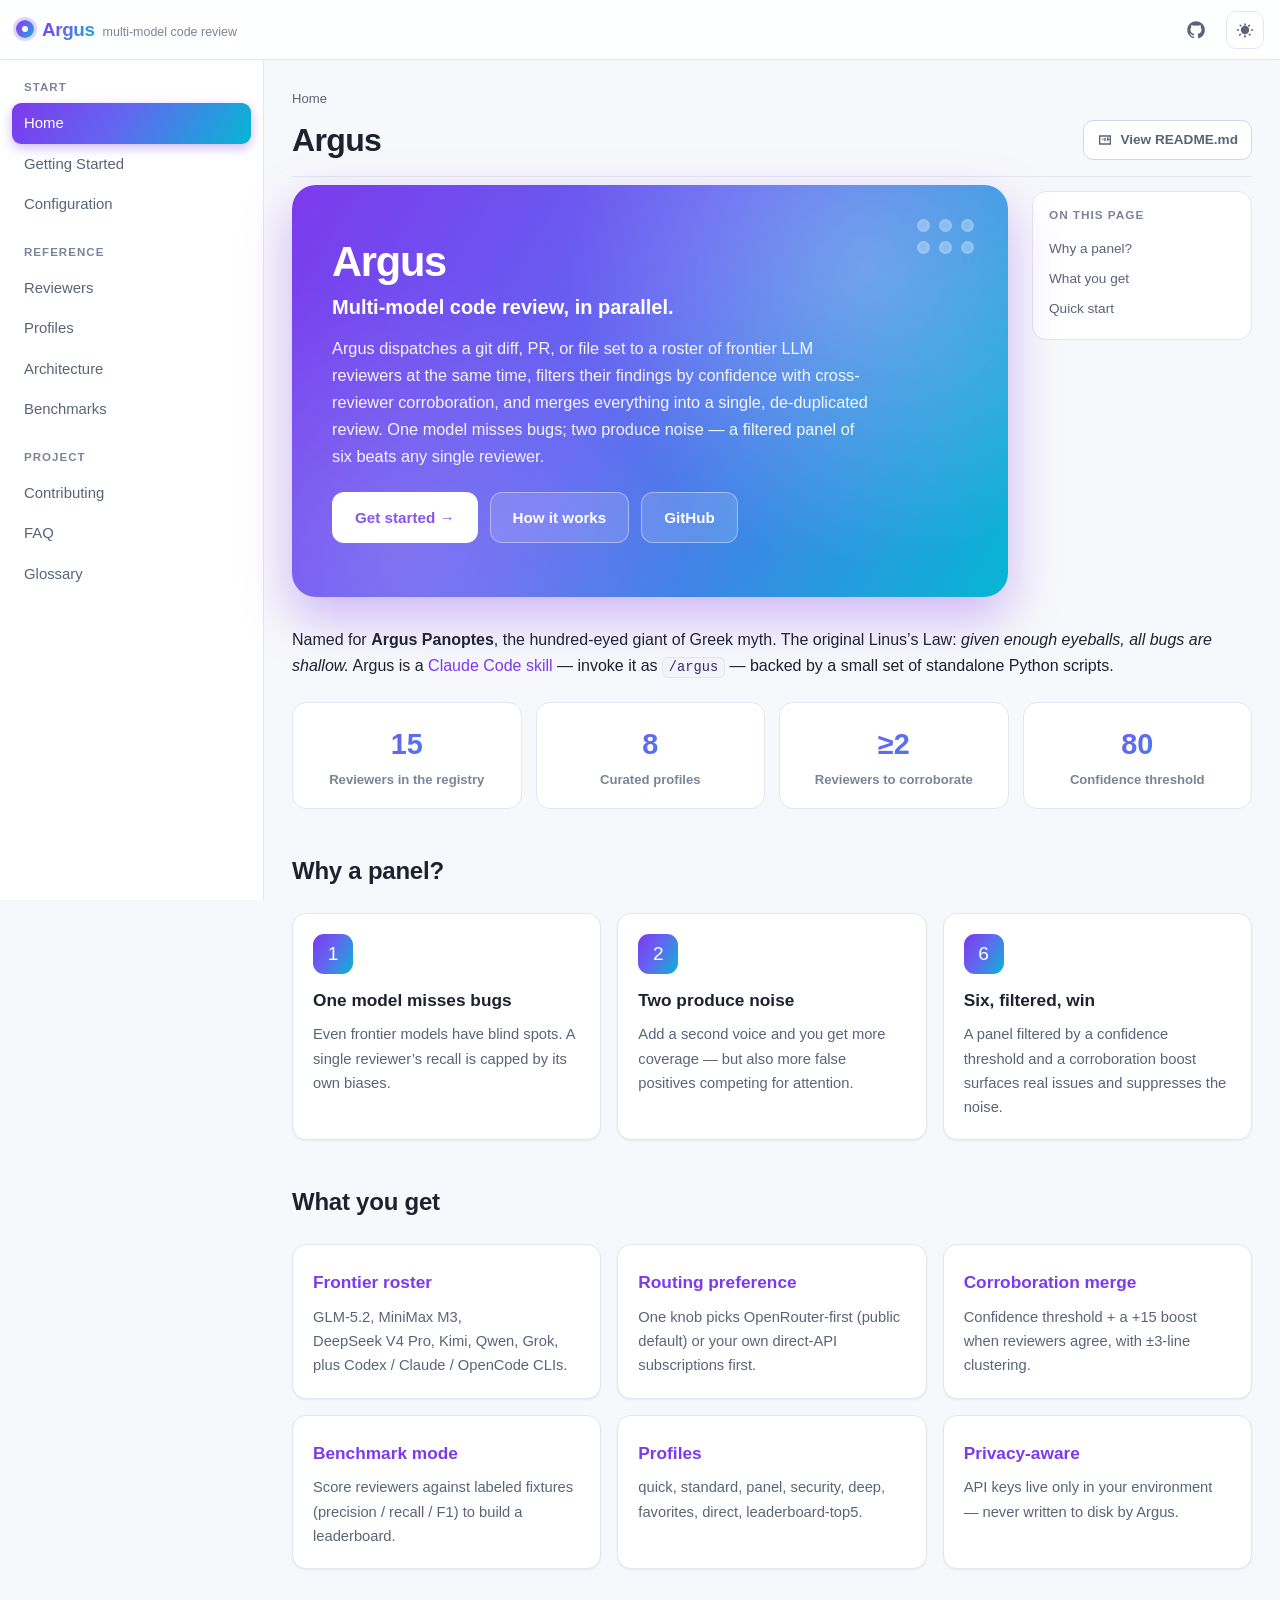
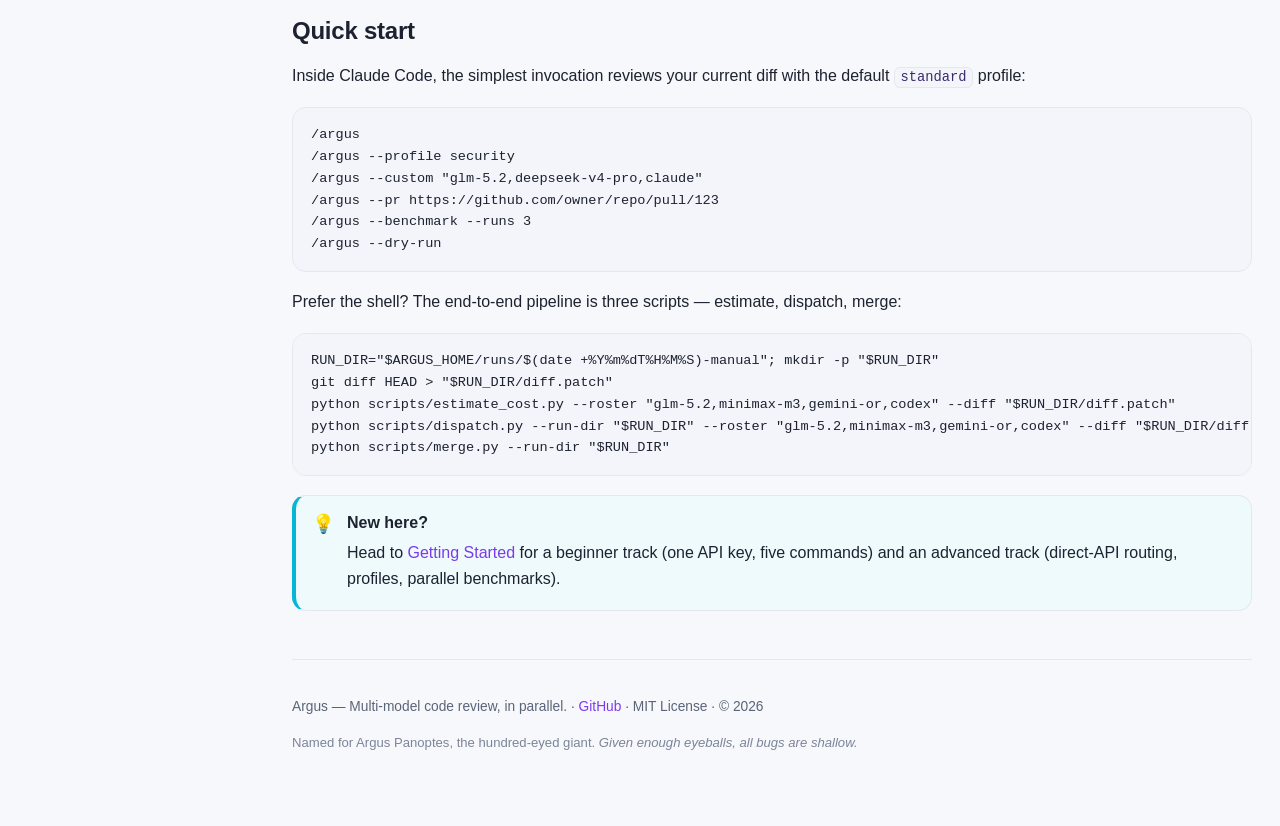
==== docs/index.html @ 68cd7747 "docs(site): add responsive GitHub Pages KB site + deploy workflow Static KB site under docs/, genera" ====
<!DOCTYPE html>
<html lang="en" data-theme="light">
<head>
  <meta charset="utf-8">
  <meta name="viewport" content="width=device-width, initial-scale=1">
  <title>Argus</title>
  <meta name="description" content="Argus is a multi-model code-review CLI skill: it dispatches a diff to a roster of frontier LLM reviewers in parallel, filters by confidence with cross-reviewer corroboration, and produces one merged review.">
  <link rel="canonical" href="https://jimstratus.github.io/argus/">
  <meta property="og:type" content="website">
  <meta property="og:title" content="Argus">
  <meta property="og:description" content="Argus is a multi-model code-review CLI skill: it dispatches a diff to a roster of frontier LLM reviewers in parallel, filters by confidence with cross-reviewer corroboration, and produces one merged review.">
  <meta property="og:url" content="https://jimstratus.github.io/argus/">
  <meta name="twitter:card" content="summary">
  <meta name="theme-color" content="#6d28d9">
  <link rel="icon" href="data:image/svg+xml,%3Csvg xmlns='http://www.w3.org/2000/svg' viewBox='0 0 32 32'%3E%3Cdefs%3E%3ClinearGradient id='g' x1='0' y1='0' x2='1' y2='1'%3E%3Cstop offset='0' stop-color='%237c3aed'/%3E%3Cstop offset='1' stop-color='%2306b6d4'/%3E%3C/linearGradient%3E%3C/defs%3E%3Ccircle cx='16' cy='16' r='14' fill='url(%23g)'/%3E%3Ccircle cx='16' cy='16' r='5' fill='white'/%3E%3C/svg%3E">
  <link rel="stylesheet" href="assets/style.css">
  <script>
  /* No-flash theme: runs before paint. */
  (function () {
    try {
      var saved = localStorage.getItem('argus-theme');
      var theme = saved || (window.matchMedia &&
        window.matchMedia('(prefers-color-scheme: dark)').matches ? 'dark' : 'light');
      document.documentElement.setAttribute('data-theme', theme);
    } catch (e) {}
  })();
  </script>
</head>
<body>
  <a class="skip-link" href="#main">Skip to content</a>

  <header class="topbar">
    <button class="icon-btn hamburger" id="sidebar-toggle" aria-label="Toggle menu" aria-expanded="false">
      <svg viewBox="0 0 24 24" width="22" height="22" aria-hidden="true"><path fill="currentColor" d="M3 6h18v2H3zm0 5h18v2H3zm0 5h18v2H3z"/></svg>
    </button>
    <a class="brand" href="index.html">
      <span class="brand-eye" aria-hidden="true"></span>
      <span class="brand-name">Argus</span>
      <span class="brand-sub">multi-model code review</span>
    </a>
    <div class="topbar-spacer"></div>
    <a class="topbar-link" href="https://github.com/jimstratus/argus" target="_blank" rel="noopener" aria-label="GitHub repository">
      <svg viewBox="0 0 24 24" width="20" height="20" aria-hidden="true"><path fill="currentColor" d="M12 1.5a10.5 10.5 0 0 0-3.32 20.47c.52.1.71-.23.71-.5v-1.76c-2.9.63-3.52-1.4-3.52-1.4-.48-1.2-1.16-1.52-1.16-1.52-.95-.65.07-.64.07-.64 1.05.07 1.6 1.08 1.6 1.08.94 1.6 2.45 1.14 3.05.87.1-.68.37-1.14.66-1.4-2.32-.27-4.76-1.16-4.76-5.16 0-1.14.41-2.07 1.07-2.8-.11-.27-.46-1.34.1-2.78 0 0 .87-.28 2.86 1.07a9.9 9.9 0 0 1 5.2 0c1.98-1.35 2.85-1.07 2.85-1.07.57 1.44.21 2.51.11 2.78.67.73 1.07 1.66 1.07 2.8 0 4.01-2.45 4.88-4.78 5.14.38.33.71.97.71 1.96v2.9c0 .28.19.61.72.5A10.5 10.5 0 0 0 12 1.5Z"/></svg>
    </a>
    <button class="icon-btn theme-toggle" id="theme-toggle" aria-label="Toggle dark mode">
      <svg class="ico-sun" viewBox="0 0 24 24" width="20" height="20" aria-hidden="true"><path fill="currentColor" d="M12 17a5 5 0 1 1 0-10 5 5 0 0 1 0 10Zm0-13a1 1 0 0 1 1 1v1a1 1 0 1 1-2 0V5a1 1 0 0 1 1-1Zm0 14a1 1 0 0 1 1 1v1a1 1 0 1 1-2 0v-1a1 1 0 0 1 1-1ZM4 11a1 1 0 0 1 0 2H3a1 1 0 1 1 0-2h1Zm17 0a1 1 0 1 1 0 2h-1a1 1 0 1 1 0-2h1ZM5.6 5.6a1 1 0 0 1 1.4 0l.7.7A1 1 0 0 1 6.3 7.7l-.7-.7a1 1 0 0 1 0-1.4Zm11 11a1 1 0 0 1 1.4 0l.7.7a1 1 0 0 1-1.4 1.4l-.7-.7a1 1 0 0 1 0-1.4Zm1.4-11a1 1 0 0 1 0 1.4l-.7.7a1 1 0 1 1-1.4-1.4l.7-.7a1 1 0 0 1 1.4 0Zm-11 11a1 1 0 0 1 0 1.4l-.7.7a1 1 0 0 1-1.4-1.4l.7-.7a1 1 0 0 1 1.4 0Z"/></svg>
      <svg class="ico-moon" viewBox="0 0 24 24" width="20" height="20" aria-hidden="true"><path fill="currentColor" d="M21 12.8A8.5 8.5 0 1 1 11.2 3a7 7 0 0 0 9.8 9.8Z"/></svg>
    </button>
  </header>

  <div class="layout">
    <div class="backdrop" id="backdrop" hidden></div>
    <aside class="sidebar" id="sidebar">
      <nav class="side-nav" aria-label="Primary">
<div class="nav-group"><div class="nav-group-title">Start</div><ul>
<li><a href="index.html" class="active" aria-current="page">Home</a></li>
<li><a href="getting-started.html">Getting Started</a></li>
<li><a href="configuration.html">Configuration</a></li>
</ul></div>
<div class="nav-group"><div class="nav-group-title">Reference</div><ul>
<li><a href="reviewers.html">Reviewers</a></li>
<li><a href="profiles.html">Profiles</a></li>
<li><a href="architecture.html">Architecture</a></li>
<li><a href="benchmarks.html">Benchmarks</a></li>
</ul></div>
<div class="nav-group"><div class="nav-group-title">Project</div><ul>
<li><a href="contributing.html">Contributing</a></li>
<li><a href="faq.html">FAQ</a></li>
<li><a href="glossary.html">Glossary</a></li>
</ul></div>
</nav>
    </aside>

    <main id="main" class="content">
      <nav class="breadcrumb" aria-label="Breadcrumb"><a href="index.html">Home</a></nav>
      <div class="page-head">
        <h1>Argus</h1>
        <a class="md-link" href="https://github.com/jimstratus/argus/blob/master/README.md" target="_blank" rel="noopener" title="Open the source markdown on GitHub">
          <svg viewBox="0 0 24 24" width="16" height="16" aria-hidden="true"><path fill="currentColor" d="M3 5h18v14H3V5Zm2 2v10h14V7H5Zm2 7V10l2 2 2-2v4h2V9h-2l-2 2-2-2H7v5h2-2Zm10-1 2.5-3H17V8h-2v5h2v0Z"/></svg>
          View README.md
        </a>
      </div>
      <aside class="on-this-page" aria-label="On this page"><div class="otp-title">On this page</div><ul><li><a href="#why">Why a panel?</a></li>
<li><a href="#features">What you get</a></li>
<li><a href="#quick-start">Quick start</a></li></ul></aside>
      <article class="prose">
        
<section class="hero">
  <div class="hero-eyes"><span></span><span></span><span></span><span></span><span></span><span></span></div>
  <h1>Argus</h1>
  <p class="tagline">Multi-model code review, in parallel.</p>
  <p>Argus dispatches a git diff, PR, or file set to a roster of frontier LLM reviewers at the same time,
  filters their findings by confidence with cross-reviewer corroboration, and merges everything into a
  single, de-duplicated review. One model misses bugs; two produce noise &mdash; a filtered panel of six
  beats any single reviewer.</p>
  <div class="cta-row">
    <a class="btn btn-primary" href="getting-started.html">Get started &rarr;</a>
    <a class="btn btn-ghost" href="architecture.html">How it works</a>
    <a class="btn btn-ghost" href="https://github.com/jimstratus/argus" target="_blank" rel="noopener">GitHub</a>
  </div>
</section>

<p>Named for <strong>Argus Panoptes</strong>, the hundred-eyed giant of Greek myth. The original
Linus&rsquo;s Law: <em>given enough eyeballs, all bugs are shallow.</em> Argus is a
<a href="getting-started.html">Claude Code skill</a> &mdash; invoke it as <code>/argus</code> &mdash; backed by a
small set of standalone Python scripts.</p>

<div class="stat-row">
  <div class="stat"><div class="num">15</div><div class="lbl">Reviewers in the registry</div></div>
  <div class="stat"><div class="num">8</div><div class="lbl">Curated profiles</div></div>
  <div class="stat"><div class="num">&ge;2</div><div class="lbl">Reviewers to corroborate</div></div>
  <div class="stat"><div class="num">80</div><div class="lbl">Confidence threshold</div></div>
</div>

<h2 id="why">Why a panel?</h2>
<div class="card-grid">
  <div class="card">
    <div class="card-ico">1</div>
    <h3>One model misses bugs</h3>
    <p>Even frontier models have blind spots. A single reviewer&rsquo;s recall is capped by its own biases.</p>
  </div>
  <div class="card">
    <div class="card-ico">2</div>
    <h3>Two produce noise</h3>
    <p>Add a second voice and you get more coverage &mdash; but also more false positives competing for attention.</p>
  </div>
  <div class="card">
    <div class="card-ico">6</div>
    <h3>Six, filtered, win</h3>
    <p>A panel filtered by a confidence threshold and a corroboration boost surfaces real issues and suppresses the noise.</p>
  </div>
</div>

<h2 id="features">What you get</h2>
<div class="card-grid">
  <div class="card"><h3><a href="reviewers.html">Frontier roster</a></h3><p>GLM&#8209;5.2, MiniMax&nbsp;M3, DeepSeek&nbsp;V4&nbsp;Pro, Kimi, Qwen, Grok, plus Codex / Claude / OpenCode CLIs.</p></div>
  <div class="card"><h3><a href="configuration.html">Routing preference</a></h3><p>One knob picks OpenRouter-first (public default) or your own direct-API subscriptions first.</p></div>
  <div class="card"><h3><a href="architecture.html">Corroboration merge</a></h3><p>Confidence threshold + a +15 boost when reviewers agree, with &plusmn;3-line clustering.</p></div>
  <div class="card"><h3><a href="benchmarks.html">Benchmark mode</a></h3><p>Score reviewers against labeled fixtures (precision / recall / F1) to build a leaderboard.</p></div>
  <div class="card"><h3><a href="profiles.html">Profiles</a></h3><p>quick, standard, panel, security, deep, favorites, direct, leaderboard&#8209;top5.</p></div>
  <div class="card"><h3><a href="faq.html">Privacy-aware</a></h3><p>API keys live only in your environment &mdash; never written to disk by Argus.</p></div>
</div>

<h2 id="quick-start">Quick start</h2>
<p>Inside Claude Code, the simplest invocation reviews your current diff with the default
<code>standard</code> profile:</p>
<pre><code>/argus
/argus --profile security
/argus --custom "glm-5.2,deepseek-v4-pro,claude"
/argus --pr https://github.com/owner/repo/pull/123
/argus --benchmark --runs 3
/argus --dry-run</code></pre>
<p>Prefer the shell? The end-to-end pipeline is three scripts &mdash; estimate, dispatch, merge:</p>
<pre><code>RUN_DIR="$ARGUS_HOME/runs/$(date +%Y%m%dT%H%M%S)-manual"; mkdir -p "$RUN_DIR"
git diff HEAD &gt; "$RUN_DIR/diff.patch"
python scripts/estimate_cost.py --roster "glm-5.2,minimax-m3,gemini-or,codex" --diff "$RUN_DIR/diff.patch"
python scripts/dispatch.py --run-dir "$RUN_DIR" --roster "glm-5.2,minimax-m3,gemini-or,codex" --diff "$RUN_DIR/diff.patch"
python scripts/merge.py --run-dir "$RUN_DIR"</code></pre>

<div class="callout tip"><div class="ico">&#128161;</div><div>
<strong>New here?</strong><p>Head to <a href="getting-started.html">Getting Started</a> for a beginner track
(one API key, five commands) and an advanced track (direct-API routing, profiles, parallel benchmarks).</p>
</div></div>

      </article>
      <footer class="page-footer">
        <p>Argus &mdash; Multi-model code review, in parallel. &middot; <a href="https://github.com/jimstratus/argus" target="_blank" rel="noopener">GitHub</a> &middot; MIT License &middot; &copy; 2026</p>
        <p class="muted">Named for Argus Panoptes, the hundred-eyed giant. <em>Given enough eyeballs, all bugs are shallow.</em></p>
      </footer>
    </main>
  </div>

  <script src="assets/app.js"></script>
</body>
</html>
---- docs/assets/style.css ----
/* ---------- Design tokens ---------- */
:root{
  --accent-1:#7c3aed;          /* violet */
  --accent-2:#06b6d4;          /* cyan   */
  --accent-grad:linear-gradient(120deg,#7c3aed 0%,#6366f1 45%,#06b6d4 100%);
  --radius:14px;
  --radius-sm:9px;
  --maxw:1080px;
  --font:'Inter',-apple-system,BlinkMacSystemFont,'Segoe UI',Roboto,Helvetica,Arial,sans-serif;
  --mono:'JetBrains Mono',ui-monospace,SFMono-Regular,Menlo,Consolas,monospace;
  --topbar-h:60px;
  --side-w:264px;
  --transition:.22s cubic-bezier(.4,0,.2,1);
}
:root[data-theme="light"]{
  --bg:#f7f8fb;
  --bg-elev:#ffffff;
  --bg-soft:#f1f2f8;
  --text:#1c2230;
  --text-soft:#5a6478;
  --muted:#7c8499;
  --border:#e4e7ef;
  --border-strong:#d2d7e3;
  --code-bg:#f4f5fb;
  --code-text:#3a2a6d;
  --shadow:0 1px 2px rgba(20,24,40,.06),0 8px 24px rgba(20,24,40,.06);
  --shadow-sm:0 1px 2px rgba(20,24,40,.07);
  --side-bg:#ffffff;
  --table-stripe:#f7f8fc;
}
:root[data-theme="dark"]{
  --bg:#0d1018;
  --bg-elev:#161a26;
  --bg-soft:#1b2030;
  --text:#e6e9f2;
  --text-soft:#a8b0c5;
  --muted:#7f879d;
  --border:#262c3c;
  --border-strong:#333b50;
  --code-bg:#121622;
  --code-text:#c7b8ff;
  --shadow:0 1px 2px rgba(0,0,0,.4),0 12px 32px rgba(0,0,0,.4);
  --shadow-sm:0 1px 2px rgba(0,0,0,.4);
  --side-bg:#11151f;
  --table-stripe:#171c29;
}

*{box-sizing:border-box}
html{scroll-behavior:smooth;scroll-padding-top:calc(var(--topbar-h) + 16px)}
body{
  margin:0;font-family:var(--font);background:var(--bg);color:var(--text);
  line-height:1.65;-webkit-font-smoothing:antialiased;
}
a{color:var(--accent-1);text-decoration:none}
:root[data-theme="dark"] a{color:#a78bfa}
a:hover{text-decoration:underline}

.skip-link{position:absolute;left:-999px;top:0;background:var(--accent-1);color:#fff;
  padding:10px 16px;border-radius:0 0 8px 0;z-index:200}
.skip-link:focus{left:0}

/* ---------- Top bar ---------- */
.topbar{
  position:sticky;top:0;z-index:100;height:var(--topbar-h);
  display:flex;align-items:center;gap:12px;padding:0 16px;
  background:color-mix(in srgb,var(--bg-elev) 88%,transparent);
  backdrop-filter:saturate(150%) blur(10px);
  border-bottom:1px solid var(--border);
}
.brand{display:flex;align-items:baseline;gap:8px;color:var(--text)}
.brand:hover{text-decoration:none}
.brand-eye{width:18px;height:18px;border-radius:50%;background:var(--accent-grad);
  position:relative;align-self:center;box-shadow:0 0 0 3px color-mix(in srgb,var(--accent-1) 22%,transparent)}
.brand-eye::after{content:"";position:absolute;inset:6px;border-radius:50%;background:var(--bg-elev)}
.brand-name{font-weight:800;font-size:1.18rem;letter-spacing:-.02em;
  background:var(--accent-grad);-webkit-background-clip:text;background-clip:text;color:transparent}
.brand-sub{font-size:.78rem;color:var(--muted);font-weight:500}
@media(max-width:640px){.brand-sub{display:none}}
.topbar-spacer{flex:1}
.topbar-link{display:flex;align-items:center;color:var(--text-soft);padding:8px;border-radius:8px}
.topbar-link:hover{color:var(--text);background:var(--bg-soft)}

.icon-btn{
  display:inline-flex;align-items:center;justify-content:center;
  width:38px;height:38px;border:1px solid var(--border);border-radius:10px;
  background:var(--bg-elev);color:var(--text-soft);cursor:pointer;transition:var(--transition);
}
.icon-btn:hover{color:var(--text);border-color:var(--border-strong);background:var(--bg-soft)}
.hamburger{display:none}
@media(max-width:980px){.hamburger{display:inline-flex}}

/* theme toggle icon swap */
.ico-moon{display:none}
:root[data-theme="dark"] .ico-sun{display:none}
:root[data-theme="dark"] .ico-moon{display:inline}

/* ---------- Layout ---------- */
.layout{display:flex;align-items:flex-start;max-width:1320px;margin:0 auto}
.sidebar{
  position:sticky;top:var(--topbar-h);align-self:flex-start;
  width:var(--side-w);height:calc(100vh - var(--topbar-h));overflow-y:auto;
  background:var(--side-bg);border-right:1px solid var(--border);
  padding:18px 12px 40px;flex:none;transition:transform var(--transition);
}
.content{flex:1;min-width:0;max-width:var(--maxw);margin:0 auto;padding:28px 28px 60px;width:100%}

/* sidebar collapsed (desktop) */
body.sidebar-collapsed .sidebar{display:none}

/* ---------- Sidebar nav ---------- */
.nav-group{margin-bottom:18px}
.nav-group-title{font-size:.72rem;text-transform:uppercase;letter-spacing:.09em;
  color:var(--muted);font-weight:700;padding:0 12px 6px}
.side-nav ul{list-style:none;margin:0;padding:0}
.side-nav a{
  display:block;padding:8px 12px;border-radius:9px;color:var(--text-soft);
  font-size:.93rem;font-weight:500;transition:var(--transition);
}
.side-nav a:hover{background:var(--bg-soft);color:var(--text);text-decoration:none}
.side-nav a.active{
  color:#fff;background:var(--accent-grad);
  box-shadow:0 4px 12px color-mix(in srgb,var(--accent-1) 35%,transparent);
}
:root[data-theme="dark"] .side-nav a.active{color:#fff}

/* ---------- backdrop (mobile) ---------- */
.backdrop{position:fixed;inset:var(--topbar-h) 0 0 0;background:rgba(8,10,18,.5);
  z-index:80;backdrop-filter:blur(2px)}

@media(max-width:980px){
  .sidebar{
    position:fixed;top:var(--topbar-h);left:0;z-index:90;
    height:calc(100vh - var(--topbar-h));box-shadow:var(--shadow);
    transform:translateX(-105%);display:block;
  }
  body.sidebar-open .sidebar{transform:translateX(0)}
  body.sidebar-collapsed .sidebar{display:block}  /* class is desktop-only meaning */
  .content{max-width:100%;padding:20px 16px 50px}
}

/* ---------- Prose ---------- */
.breadcrumb{font-size:.82rem;color:var(--muted);margin-bottom:10px}
.breadcrumb a{color:var(--text-soft)}
.breadcrumb .sep{opacity:.5;margin:0 6px}
.breadcrumb .crumb-cur{color:var(--text)}

.page-head{display:flex;align-items:center;justify-content:space-between;gap:16px;
  flex-wrap:wrap;border-bottom:1px solid var(--border);padding-bottom:16px;margin-bottom:8px}
.page-head h1{margin:0;font-size:2rem;letter-spacing:-.02em;line-height:1.2}
.md-link{display:inline-flex;align-items:center;gap:7px;font-size:.85rem;font-weight:600;
  padding:8px 13px;border:1px solid var(--border-strong);border-radius:10px;
  background:var(--bg-elev);color:var(--text-soft);white-space:nowrap}
.md-link:hover{color:var(--text);border-color:var(--accent-1);text-decoration:none;
  box-shadow:var(--shadow-sm)}

.on-this-page{float:right;width:220px;margin:6px 0 18px 24px;padding:14px 16px;
  background:var(--bg-elev);border:1px solid var(--border);border-radius:var(--radius)}
.on-this-page .otp-title{font-size:.74rem;text-transform:uppercase;letter-spacing:.08em;
  color:var(--muted);font-weight:700;margin-bottom:8px}
.on-this-page ul{list-style:none;margin:0;padding:0}
.on-this-page a{display:block;padding:4px 0;font-size:.85rem;color:var(--text-soft)}
.on-this-page a:hover{color:var(--accent-1)}
@media(max-width:760px){.on-this-page{float:none;width:auto;margin:0 0 20px}}

.prose h2{font-size:1.5rem;margin:2.2rem 0 .8rem;letter-spacing:-.01em;
  padding-top:.4rem;scroll-margin-top:calc(var(--topbar-h) + 12px)}
.prose h3{font-size:1.18rem;margin:1.8rem 0 .6rem}
.prose p{margin:.7rem 0;color:var(--text)}
.prose ul,.prose ol{padding-left:1.4rem}
.prose li{margin:.35rem 0}
.prose strong{color:var(--text);font-weight:700}
.prose code{font-family:var(--mono);font-size:.86em;background:var(--code-bg);
  color:var(--code-text);padding:.12em .42em;border-radius:6px;
  border:1px solid var(--border)}
.prose pre{background:var(--code-bg);border:1px solid var(--border);border-radius:var(--radius);
  padding:16px 18px;overflow:auto;position:relative;margin:1.1rem 0}
.prose pre code{background:none;border:none;padding:0;color:var(--text);font-size:.85rem;line-height:1.6}
hr{border:none;border-top:1px solid var(--border);margin:2rem 0}

/* copy button */
.copy-btn{position:absolute;top:8px;right:8px;font-size:.72rem;font-weight:600;
  padding:5px 10px;border:1px solid var(--border-strong);border-radius:8px;
  background:var(--bg-elev);color:var(--text-soft);cursor:pointer;opacity:0;transition:var(--transition)}
.prose pre:hover .copy-btn{opacity:1}
.copy-btn:hover{color:var(--text);border-color:var(--accent-1)}
.copy-btn.copied{color:#fff;background:var(--accent-1);border-color:var(--accent-1)}

/* ---------- Tables ---------- */
.table-wrap{overflow-x:auto;margin:1.1rem 0;border:1px solid var(--border);border-radius:var(--radius)}
table{border-collapse:collapse;width:100%;font-size:.9rem;min-width:520px}
th,td{text-align:left;padding:10px 14px;border-bottom:1px solid var(--border);vertical-align:top}
thead th{background:var(--bg-soft);font-weight:700;color:var(--text);white-space:nowrap;
  position:sticky;top:0}
tbody tr:nth-child(even){background:var(--table-stripe)}
tbody tr:last-child td{border-bottom:none}
td code{white-space:nowrap}

/* ---------- Cards ---------- */
.card-grid{display:grid;grid-template-columns:repeat(auto-fit,minmax(240px,1fr));gap:16px;margin:1.4rem 0}
.card{background:var(--bg-elev);border:1px solid var(--border);border-radius:var(--radius);
  padding:20px;box-shadow:var(--shadow-sm);transition:var(--transition)}
.card:hover{transform:translateY(-3px);box-shadow:var(--shadow);border-color:var(--border-strong)}
.card h3{margin:.2rem 0 .5rem;font-size:1.08rem}
.card p{margin:0;color:var(--text-soft);font-size:.92rem}
.card a{font-weight:600}
.card .card-ico{width:40px;height:40px;border-radius:11px;display:flex;align-items:center;
  justify-content:center;background:var(--accent-grad);color:#fff;margin-bottom:12px;font-size:1.2rem}

/* ---------- Badges / callouts ---------- */
.badge{display:inline-block;font-size:.74rem;font-weight:700;padding:2px 9px;border-radius:999px;
  background:color-mix(in srgb,var(--accent-1) 14%,transparent);color:var(--accent-1);
  border:1px solid color-mix(in srgb,var(--accent-1) 30%,transparent)}
:root[data-theme="dark"] .badge{color:#c4b5fd}
.badge.green{background:#10b98122;color:#059669;border-color:#10b98155}
.badge.amber{background:#f59e0b22;color:#b45309;border-color:#f59e0b55}
.badge.red{background:#ef444422;color:#dc2626;border-color:#ef444455}
.badge.gray{background:var(--bg-soft);color:var(--muted);border-color:var(--border)}
:root[data-theme="dark"] .badge.green{color:#34d399}
:root[data-theme="dark"] .badge.amber{color:#fbbf24}
:root[data-theme="dark"] .badge.red{color:#f87171}

.callout{display:flex;gap:12px;padding:14px 16px;border-radius:var(--radius);margin:1.2rem 0;
  border:1px solid var(--border);background:var(--bg-elev)}
.callout .ico{font-size:1.15rem;line-height:1.5}
.callout.tip{border-left:4px solid var(--accent-2);background:color-mix(in srgb,var(--accent-2) 7%,var(--bg-elev))}
.callout.note{border-left:4px solid var(--accent-1);background:color-mix(in srgb,var(--accent-1) 7%,var(--bg-elev))}
.callout.warn{border-left:4px solid #f59e0b;background:#f59e0b12}
.callout p{margin:.2rem 0}
.callout strong{display:block;margin-bottom:2px}

/* ---------- Hero (home) ---------- */
.hero{position:relative;overflow:hidden;border-radius:24px;padding:54px 40px;margin:6px 0 30px;
  background:var(--accent-grad);color:#fff;box-shadow:0 20px 50px color-mix(in srgb,var(--accent-1) 35%,transparent)}
.hero::after{content:"";position:absolute;inset:0;
  background:radial-gradient(circle at 80% 20%,rgba(255,255,255,.25),transparent 45%),
             radial-gradient(circle at 15% 90%,rgba(255,255,255,.15),transparent 40%);pointer-events:none}
.hero-eyes{position:absolute;right:34px;top:34px;display:grid;grid-template-columns:repeat(3,1fr);
  gap:9px;opacity:.5}
.hero-eyes span{width:13px;height:13px;border-radius:50%;background:rgba(255,255,255,.6);
  box-shadow:inset 0 0 0 3px rgba(255,255,255,.3)}
@media(max-width:640px){.hero-eyes{display:none}}
.hero h1{font-size:2.6rem;margin:0 0 6px;letter-spacing:-.03em;line-height:1.1;color:#fff}
.hero .tagline{font-size:1.25rem;font-weight:600;margin:0 0 10px;color:#fff}
.hero p{font-size:1.02rem;max-width:60ch;color:rgba(255,255,255,.92);position:relative}
.hero .cta-row{display:flex;gap:12px;flex-wrap:wrap;margin-top:22px;position:relative}
.btn{display:inline-flex;align-items:center;gap:8px;font-weight:700;font-size:.95rem;
  padding:12px 22px;border-radius:12px;transition:var(--transition);cursor:pointer;border:1px solid transparent}
.btn-primary{background:#fff;color:var(--accent-1)}
.btn-primary:hover{text-decoration:none;transform:translateY(-2px);box-shadow:0 10px 24px rgba(0,0,0,.18)}
.btn-ghost{background:rgba(255,255,255,.14);color:#fff;border-color:rgba(255,255,255,.4)}
.btn-ghost:hover{text-decoration:none;background:rgba(255,255,255,.24)}
@media(max-width:640px){.hero{padding:36px 24px}.hero h1{font-size:2rem}}

.stat-row{display:grid;grid-template-columns:repeat(auto-fit,minmax(150px,1fr));gap:14px;margin:1.4rem 0}
.stat{background:var(--bg-elev);border:1px solid var(--border);border-radius:var(--radius);
  padding:18px;text-align:center}
.stat .num{font-size:1.8rem;font-weight:800;
  background:var(--accent-grad);-webkit-background-clip:text;background-clip:text;color:transparent}
.stat .lbl{font-size:.82rem;color:var(--muted);font-weight:600}

/* ---------- Mermaid + chart ---------- */
.mermaid{background:var(--bg-elev);border:1px solid var(--border);border-radius:var(--radius);
  padding:18px;margin:1.2rem 0;text-align:center;overflow-x:auto}
.chart-wrap{background:var(--bg-elev);border:1px solid var(--border);border-radius:var(--radius);
  padding:18px;margin:1.2rem 0}

.page-footer{margin-top:48px;padding-top:22px;border-top:1px solid var(--border);
  font-size:.86rem;color:var(--text-soft)}
.page-footer .muted{color:var(--muted);font-size:.82rem}
.muted{color:var(--muted)}

/* details/FAQ */
details.faq{border:1px solid var(--border);border-radius:var(--radius);margin:.7rem 0;
  background:var(--bg-elev);overflow:hidden}
details.faq summary{cursor:pointer;padding:14px 18px;font-weight:600;list-style:none;
  display:flex;justify-content:space-between;align-items:center}
details.faq summary::-webkit-details-marker{display:none}
details.faq summary::after{content:"+";color:var(--accent-1);font-size:1.3rem;font-weight:700}
details.faq[open] summary::after{content:"\2013"}
details.faq summary:hover{background:var(--bg-soft)}
details.faq .faq-body{padding:0 18px 16px;color:var(--text-soft)}
details.faq .faq-body p{margin:.4rem 0}

dl.gloss{margin:1rem 0}
dl.gloss dt{font-weight:700;margin-top:1rem;color:var(--text)}
dl.gloss dt .badge{margin-left:8px;font-weight:600}
dl.gloss dd{margin:.2rem 0 0;color:var(--text-soft);padding-left:0}
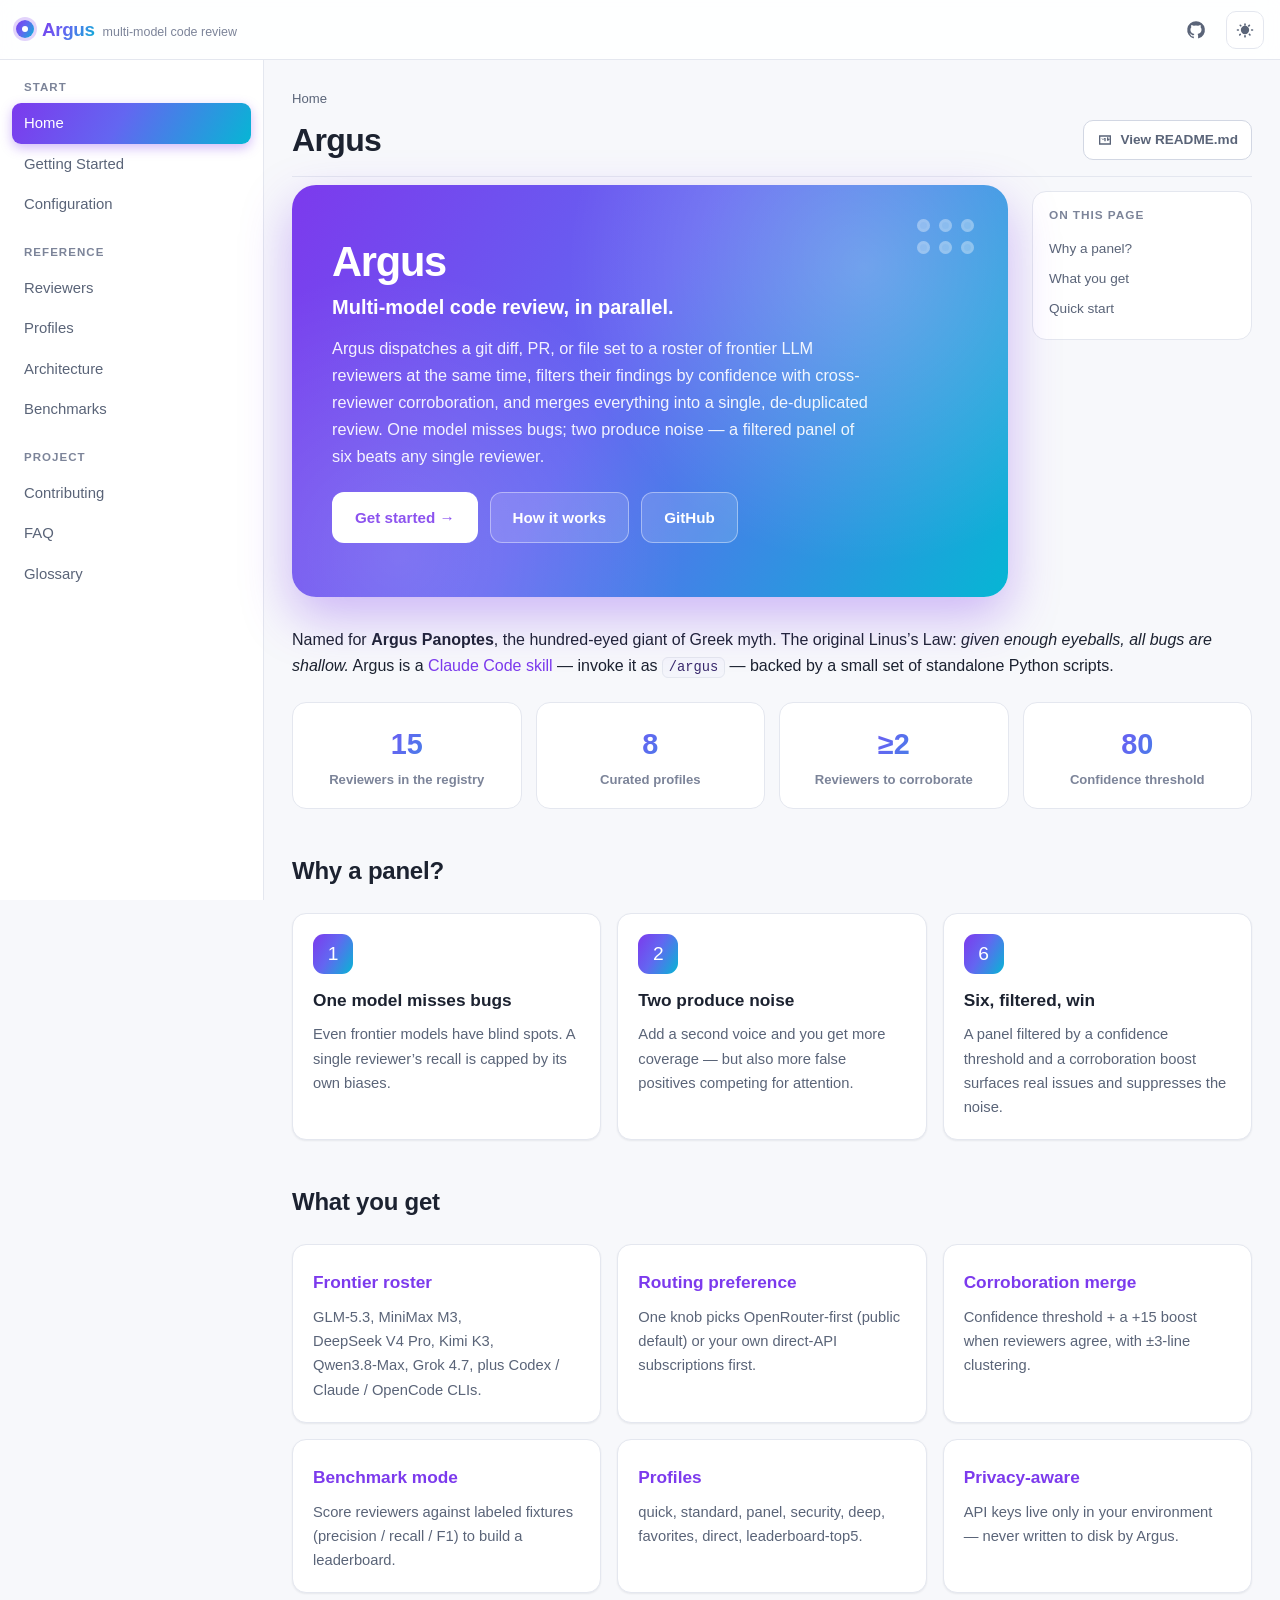
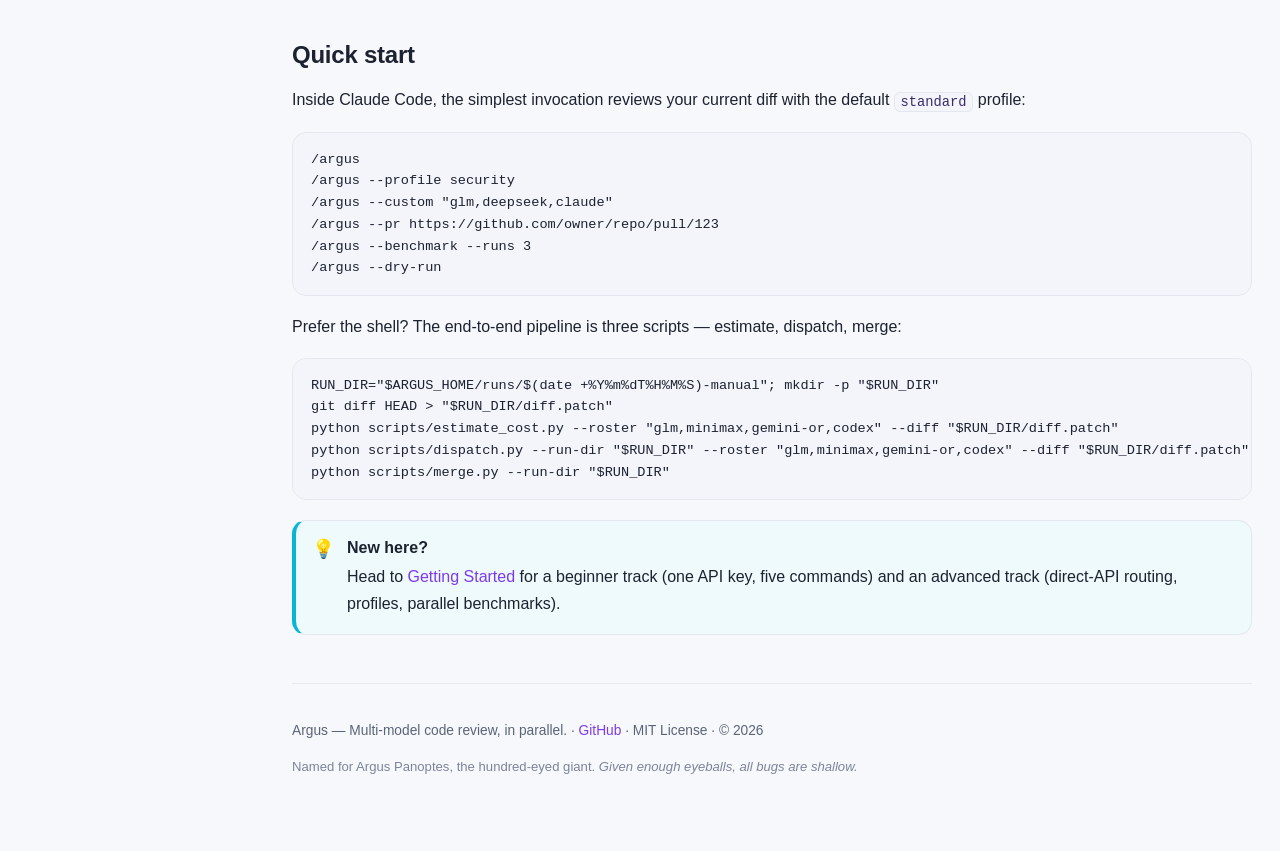
==== commit db9e7f52: "docs(site): regenerate tracked pages after the roster refresh docs/*.html and docs/llms.txt are chec" ====
--- a/docs/index.html
+++ b/docs/index.html
@@ -133,7 +133,7 @@
 
 <h2 id="features">What you get</h2>
 <div class="card-grid">
-  <div class="card"><h3><a href="reviewers.html">Frontier roster</a></h3><p>GLM&#8209;5.2, MiniMax&nbsp;M3, DeepSeek&nbsp;V4&nbsp;Pro, Kimi, Qwen, Grok, plus Codex / Claude / OpenCode CLIs.</p></div>
+  <div class="card"><h3><a href="reviewers.html">Frontier roster</a></h3><p>GLM&#8209;5.3, MiniMax&nbsp;M3, DeepSeek&nbsp;V4&nbsp;Pro, Kimi&nbsp;K3, Qwen3.8&#8209;Max, Grok&nbsp;4.7, plus Codex / Claude / OpenCode CLIs.</p></div>
   <div class="card"><h3><a href="configuration.html">Routing preference</a></h3><p>One knob picks OpenRouter-first (public default) or your own direct-API subscriptions first.</p></div>
   <div class="card"><h3><a href="architecture.html">Corroboration merge</a></h3><p>Confidence threshold + a +15 boost when reviewers agree, with &plusmn;3-line clustering.</p></div>
   <div class="card"><h3><a href="benchmarks.html">Benchmark mode</a></h3><p>Score reviewers against labeled fixtures (precision / recall / F1) to build a leaderboard.</p></div>
@@ -146,15 +146,15 @@
 <code>standard</code> profile:</p>
 <pre><code>/argus
 /argus --profile security
-/argus --custom "glm-5.2,deepseek-v4-pro,claude"
+/argus --custom "glm,deepseek,claude"
 /argus --pr https://github.com/owner/repo/pull/123
 /argus --benchmark --runs 3
 /argus --dry-run</code></pre>
 <p>Prefer the shell? The end-to-end pipeline is three scripts &mdash; estimate, dispatch, merge:</p>
 <pre><code>RUN_DIR="$ARGUS_HOME/runs/$(date +%Y%m%dT%H%M%S)-manual"; mkdir -p "$RUN_DIR"
 git diff HEAD &gt; "$RUN_DIR/diff.patch"
-python scripts/estimate_cost.py --roster "glm-5.2,minimax-m3,gemini-or,codex" --diff "$RUN_DIR/diff.patch"
-python scripts/dispatch.py --run-dir "$RUN_DIR" --roster "glm-5.2,minimax-m3,gemini-or,codex" --diff "$RUN_DIR/diff.patch"
+python scripts/estimate_cost.py --roster "glm,minimax,gemini-or,codex" --diff "$RUN_DIR/diff.patch"
+python scripts/dispatch.py --run-dir "$RUN_DIR" --roster "glm,minimax,gemini-or,codex" --diff "$RUN_DIR/diff.patch"
 python scripts/merge.py --run-dir "$RUN_DIR"</code></pre>
 
 <div class="callout tip"><div class="ico">&#128161;</div><div>
